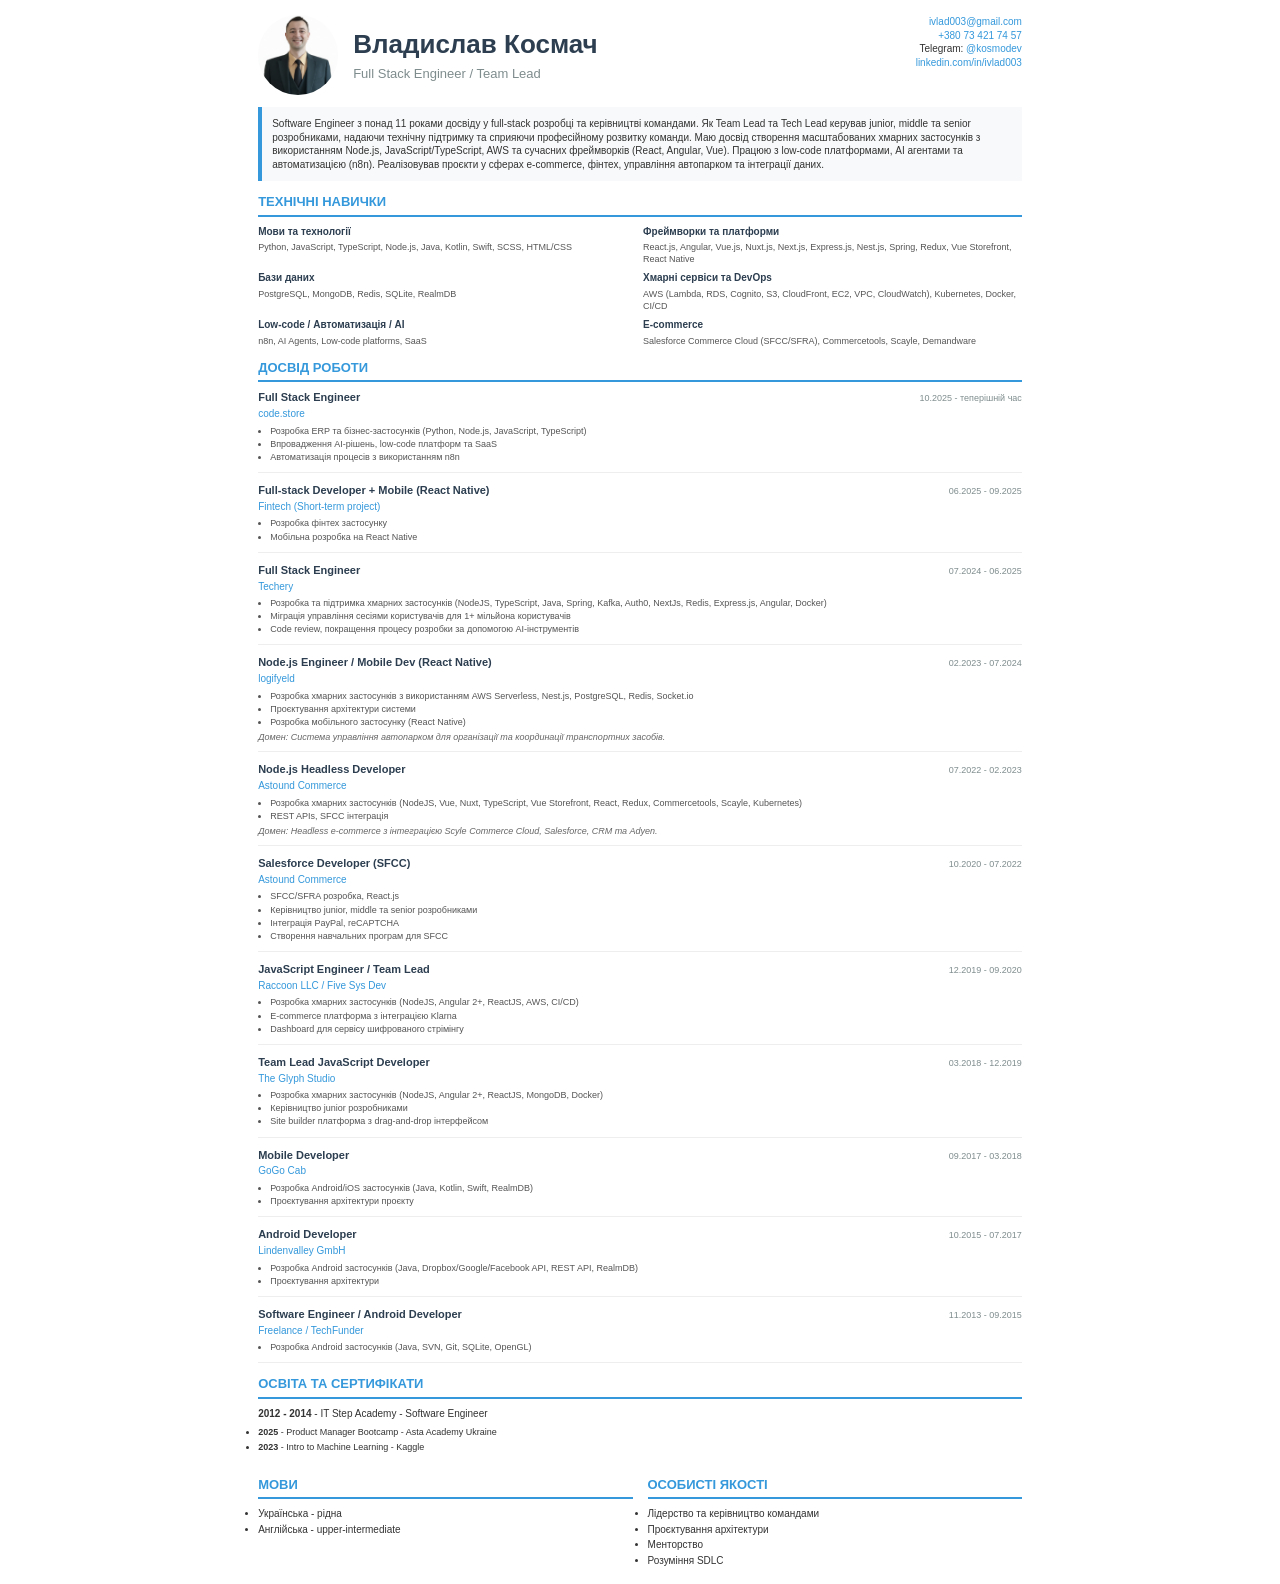
==== cv-ua.html @ b16a3bb1 "Updated cv" ====
<!DOCTYPE html>
<html lang="uk">
<head>
    <meta charset="utf-8">
    <title>Владислав Космач - CV</title>
    <style>
        * {
            margin: 0;
            padding: 0;
            box-sizing: border-box;
        }
        body {
            font-family: 'Segoe UI', Tahoma, Geneva, Verdana, sans-serif;
            font-size: 10px;
            line-height: 1.35;
            color: #333;
            background: #fff;
            padding: 15px;
            max-width: 210mm;
            margin: 0 auto;
        }
        @media print {
            body { padding: 0; }
            .page-break { page-break-before: always; }
        }
        @page {
            margin: 12mm;
        }
        h1 {
            font-size: 26px;
            color: #2c3e50;
            margin-bottom: 3px;
        }
        h2 {
            font-size: 13px;
            color: #3498db;
            border-bottom: 2px solid #3498db;
            padding-bottom: 4px;
            margin: 12px 0 8px 0;
            text-transform: uppercase;
        }
        .header {
            display: flex;
            justify-content: space-between;
            align-items: flex-start;
            margin-bottom: 12px;
        }
        .header-left {
            display: flex;
            align-items: center;
            gap: 15px;
        }
        .header-left img {
            width: 80px;
            height: 80px;
            border-radius: 50%;
            object-fit: cover;
        }
        .contact-info {
            text-align: right;
            font-size: 10px;
        }
        .contact-info a {
            color: #3498db;
            text-decoration: none;
        }
        .summary {
            background: #f8f9fa;
            padding: 10px;
            border-left: 4px solid #3498db;
            margin-bottom: 12px;
            font-size: 10px;
        }
        .skills-section {
            display: flex;
            flex-wrap: wrap;
            gap: 6px;
            margin-bottom: 8px;
        }
        .skill-category {
            flex: 1;
            min-width: 45%;
        }
        .skill-category h3 {
            font-size: 10px;
            color: #2c3e50;
            margin-bottom: 3px;
        }
        .skill-category p {
            font-size: 9px;
            color: #555;
        }
        .job {
            margin-bottom: 10px;
            padding-bottom: 8px;
            border-bottom: 1px solid #eee;
        }
        .job:last-child {
            border-bottom: none;
        }
        .job-header {
            display: flex;
            justify-content: space-between;
            align-items: baseline;
            margin-bottom: 2px;
        }
        .job-title {
            font-weight: bold;
            color: #2c3e50;
            font-size: 11px;
        }
        .job-date {
            color: #7f8c8d;
            font-size: 9px;
        }
        .job-company {
            color: #3498db;
            font-size: 10px;
            margin-bottom: 4px;
        }
        .job-duties {
            font-size: 9px;
            color: #555;
            padding-left: 12px;
        }
        .job-duties li {
            margin-bottom: 1px;
        }
        .job-domain {
            font-size: 9px;
            color: #666;
            font-style: italic;
            margin-top: 3px;
        }
        .education-item {
            margin-bottom: 6px;
            font-size: 10px;
        }
        .two-columns {
            display: flex;
            gap: 15px;
        }
        .two-columns > div {
            flex: 1;
        }
        .languages, .qualities {
            font-size: 10px;
        }
        .languages li, .qualities li {
            margin-bottom: 2px;
        }
        .certs {
            font-size: 9px;
        }
        .certs li {
            margin-bottom: 3px;
        }
    </style>
</head>
<body>
    <div class="header">
        <div class="header-left">
            <img src="img/profile.png" alt="Фото">
            <div>
                <h1>Владислав Космач</h1>
                <p style="font-size: 13px; color: #7f8c8d;">Full Stack Engineer / Team Lead</p>
            </div>
        </div>
        <div class="contact-info">
            <p><a href="mailto:ivlad003@gmail.com">ivlad003@gmail.com</a></p>
            <p><a href="tel:+380734217457">+380 73 421 74 57</a></p>
            <p>Telegram: <a href="https://t.me/kosmodev">@kosmodev</a></p>
            <p><a href="https://www.linkedin.com/in/ivlad003/">linkedin.com/in/ivlad003</a></p>
        </div>
    </div>

    <div class="summary">
        Software Engineer з понад 11 роками досвіду у full-stack розробці та керівництві командами. Як Team Lead та Tech Lead керував junior, middle та senior розробниками, надаючи технічну підтримку та сприяючи професійному розвитку команди. Маю досвід створення масштабованих хмарних застосунків з використанням Node.js, JavaScript/TypeScript, AWS та сучасних фреймворків (React, Angular, Vue). Працюю з low-code платформами, AI агентами та автоматизацією (n8n). Реалізовував проєкти у сферах e-commerce, фінтех, управління автопарком та інтеграції даних.
    </div>

    <h2>Технічні навички</h2>
    <div class="skills-section">
        <div class="skill-category">
            <h3>Мови та технології</h3>
            <p>Python, JavaScript, TypeScript, Node.js, Java, Kotlin, Swift, SCSS, HTML/CSS</p>
        </div>
        <div class="skill-category">
            <h3>Фреймворки та платформи</h3>
            <p>React.js, Angular, Vue.js, Nuxt.js, Next.js, Express.js, Nest.js, Spring, Redux, Vue Storefront, React Native</p>
        </div>
        <div class="skill-category">
            <h3>Бази даних</h3>
            <p>PostgreSQL, MongoDB, Redis, SQLite, RealmDB</p>
        </div>
        <div class="skill-category">
            <h3>Хмарні сервіси та DevOps</h3>
            <p>AWS (Lambda, RDS, Cognito, S3, CloudFront, EC2, VPC, CloudWatch), Kubernetes, Docker, CI/CD</p>
        </div>
        <div class="skill-category">
            <h3>Low-code / Автоматизація / AI</h3>
            <p>n8n, AI Agents, Low-code platforms, SaaS</p>
        </div>
        <div class="skill-category">
            <h3>E-commerce</h3>
            <p>Salesforce Commerce Cloud (SFCC/SFRA), Commercetools, Scayle, Demandware</p>
        </div>
    </div>

    <h2>Досвід роботи</h2>

    <div class="job">
        <div class="job-header">
            <span class="job-title">Full Stack Engineer</span>
            <span class="job-date">10.2025 - теперішній час</span>
        </div>
        <div class="job-company">code.store</div>
        <ul class="job-duties">
            <li>Розробка ERP та бізнес-застосунків (Python, Node.js, JavaScript, TypeScript)</li>
            <li>Впровадження AI-рішень, low-code платформ та SaaS</li>
            <li>Автоматизація процесів з використанням n8n</li>
        </ul>
    </div>

    <div class="job">
        <div class="job-header">
            <span class="job-title">Full-stack Developer + Mobile (React Native)</span>
            <span class="job-date">06.2025 - 09.2025</span>
        </div>
        <div class="job-company">Fintech (Short-term project)</div>
        <ul class="job-duties">
            <li>Розробка фінтех застосунку</li>
            <li>Мобільна розробка на React Native</li>
        </ul>
    </div>

    <div class="job">
        <div class="job-header">
            <span class="job-title">Full Stack Engineer</span>
            <span class="job-date">07.2024 - 06.2025</span>
        </div>
        <div class="job-company">Techery</div>
        <ul class="job-duties">
            <li>Розробка та підтримка хмарних застосунків (NodeJS, TypeScript, Java, Spring, Kafka, Auth0, NextJs, Redis, Express.js, Angular, Docker)</li>
            <li>Міграція управління сесіями користувачів для 1+ мільйона користувачів</li>
            <li>Code review, покращення процесу розробки за допомогою AI-інструментів</li>
        </ul>
    </div>

    <div class="job">
        <div class="job-header">
            <span class="job-title">Node.js Engineer / Mobile Dev (React Native)</span>
            <span class="job-date">02.2023 - 07.2024</span>
        </div>
        <div class="job-company">logifyeld</div>
        <ul class="job-duties">
            <li>Розробка хмарних застосунків з використанням AWS Serverless, Nest.js, PostgreSQL, Redis, Socket.io</li>
            <li>Проєктування архітектури системи</li>
            <li>Розробка мобільного застосунку (React Native)</li>
        </ul>
        <p class="job-domain">Домен: Система управління автопарком для організації та координації транспортних засобів.</p>
    </div>

    <div class="job">
        <div class="job-header">
            <span class="job-title">Node.js Headless Developer</span>
            <span class="job-date">07.2022 - 02.2023</span>
        </div>
        <div class="job-company">Astound Commerce</div>
        <ul class="job-duties">
            <li>Розробка хмарних застосунків (NodeJS, Vue, Nuxt, TypeScript, Vue Storefront, React, Redux, Commercetools, Scayle, Kubernetes)</li>
            <li>REST APIs, SFCC інтеграція</li>
        </ul>
        <p class="job-domain">Домен: Headless e-commerce з інтеграцією Scyle Commerce Cloud, Salesforce, CRM та Adyen.</p>
    </div>

    <div class="job">
        <div class="job-header">
            <span class="job-title">Salesforce Developer (SFCC)</span>
            <span class="job-date">10.2020 - 07.2022</span>
        </div>
        <div class="job-company">Astound Commerce</div>
        <ul class="job-duties">
            <li>SFCC/SFRA розробка, React.js</li>
            <li>Керівництво junior, middle та senior розробниками</li>
            <li>Інтеграція PayPal, reCAPTCHA</li>
            <li>Створення навчальних програм для SFCC</li>
        </ul>
    </div>

    <div class="job">
        <div class="job-header">
            <span class="job-title">JavaScript Engineer / Team Lead</span>
            <span class="job-date">12.2019 - 09.2020</span>
        </div>
        <div class="job-company">Raccoon LLC / Five Sys Dev</div>
        <ul class="job-duties">
            <li>Розробка хмарних застосунків (NodeJS, Angular 2+, ReactJS, AWS, CI/CD)</li>
            <li>E-commerce платформа з інтеграцією Klarna</li>
            <li>Dashboard для сервісу шифрованого стрімінгу</li>
        </ul>
    </div>

    <div class="job">
        <div class="job-header">
            <span class="job-title">Team Lead JavaScript Developer</span>
            <span class="job-date">03.2018 - 12.2019</span>
        </div>
        <div class="job-company">The Glyph Studio</div>
        <ul class="job-duties">
            <li>Розробка хмарних застосунків (NodeJS, Angular 2+, ReactJS, MongoDB, Docker)</li>
            <li>Керівництво junior розробниками</li>
            <li>Site builder платформа з drag-and-drop інтерфейсом</li>
        </ul>
    </div>

    <div class="job">
        <div class="job-header">
            <span class="job-title">Mobile Developer</span>
            <span class="job-date">09.2017 - 03.2018</span>
        </div>
        <div class="job-company">GoGo Cab</div>
        <ul class="job-duties">
            <li>Розробка Android/iOS застосунків (Java, Kotlin, Swift, RealmDB)</li>
            <li>Проєктування архітектури проєкту</li>
        </ul>
    </div>

    <div class="job">
        <div class="job-header">
            <span class="job-title">Android Developer</span>
            <span class="job-date">10.2015 - 07.2017</span>
        </div>
        <div class="job-company">Lindenvalley GmbH</div>
        <ul class="job-duties">
            <li>Розробка Android застосунків (Java, Dropbox/Google/Facebook API, REST API, RealmDB)</li>
            <li>Проєктування архітектури</li>
        </ul>
    </div>

    <div class="job">
        <div class="job-header">
            <span class="job-title">Software Engineer / Android Developer</span>
            <span class="job-date">11.2013 - 09.2015</span>
        </div>
        <div class="job-company">Freelance / TechFunder</div>
        <ul class="job-duties">
            <li>Розробка Android застосунків (Java, SVN, Git, SQLite, OpenGL)</li>
        </ul>
    </div>

    <h2>Освіта та сертифікати</h2>
    <div class="education-item">
        <strong>2012 - 2014</strong> - IT Step Academy - Software Engineer
    </div>
    <ul class="certs">
        <li><strong>2025</strong> - Product Manager Bootcamp - Asta Academy Ukraine</li>
        <li><strong>2023</strong> - Intro to Machine Learning - Kaggle</li>
    </ul>

    <div class="two-columns" style="margin-top: 10px;">
        <div>
            <h2>Мови</h2>
            <ul class="languages">
                <li>Українська - рідна</li>
                <li>Англійська - upper-intermediate</li>
            </ul>
        </div>
        <div>
            <h2>Особисті якості</h2>
            <ul class="qualities">
                <li>Лідерство та керівництво командами</li>
                <li>Проєктування архітектури</li>
                <li>Менторство</li>
                <li>Розуміння SDLC</li>
            </ul>
        </div>
    </div>

</body>
</html>
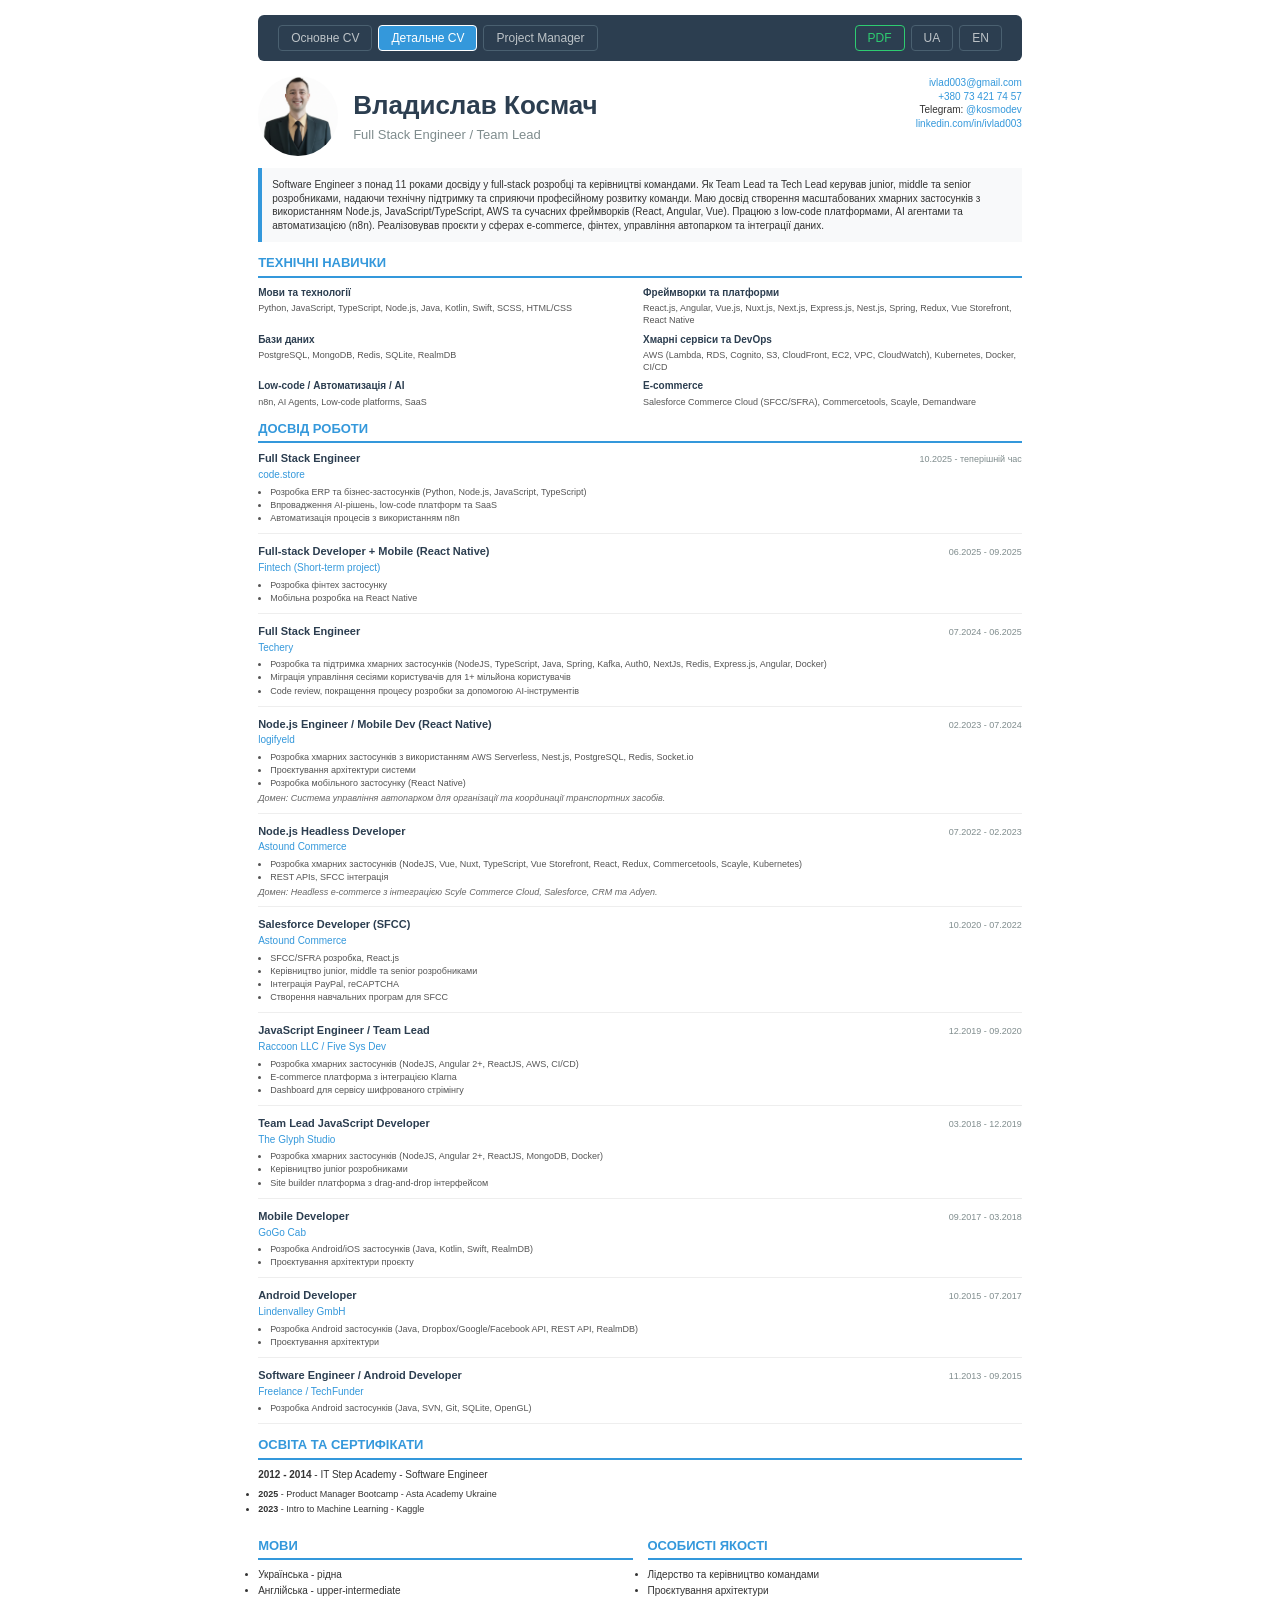
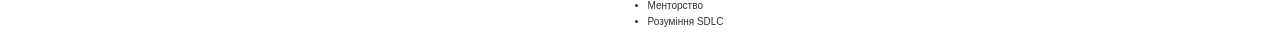
==== commit 00fcf473: "Add CV version switcher and PDF download to all pages Co-Authored-By: Claude Opus 4.6 <noreply@anthr" ====
--- a/cv-ua.html
+++ b/cv-ua.html
@@ -22,6 +22,48 @@
         @media print {
             body { padding: 0; }
             .page-break { page-break-before: always; }
+            .cv-nav { display: none; }
+        }
+        .cv-nav {
+            display: flex;
+            justify-content: space-between;
+            align-items: center;
+            padding: 10px 20px;
+            background: #2c3e50;
+            border-radius: 6px;
+            margin-bottom: 15px;
+            font-family: 'Segoe UI', Tahoma, Geneva, Verdana, sans-serif;
+        }
+        .cv-nav .cv-versions, .cv-nav .cv-lang {
+            display: flex;
+            gap: 6px;
+            align-items: center;
+        }
+        .cv-nav a, .cv-nav span {
+            color: #bdc3c7;
+            text-decoration: none;
+            font-size: 12px;
+            padding: 4px 12px;
+            border: 1px solid #4a6070;
+            border-radius: 4px;
+            transition: all 0.2s;
+        }
+        .cv-nav a:hover {
+            color: #fff;
+            border-color: #fff;
+        }
+        .cv-nav .active {
+            color: #fff;
+            border-color: #fff;
+            background: #3498db;
+        }
+        .cv-nav .cv-download {
+            color: #2ecc71;
+            border-color: #2ecc71;
+        }
+        .cv-nav .cv-download:hover {
+            background: #2ecc71;
+            color: #fff;
         }
         @page {
             margin: 12mm;
@@ -158,6 +200,18 @@
     </style>
 </head>
 <body>
+<nav class="cv-nav">
+    <div class="cv-versions">
+        <a href="index.html">Основне CV</a>
+        <span class="active">Детальне CV</span>
+        <a href="cv-vinnytsiaoblenergo.html">Project Manager</a>
+    </div>
+    <div class="cv-lang">
+        <a href="./Vladyslav_Kosmach_CV_UA.pdf" class="cv-download" download>PDF</a>
+        <a href="index.html">UA</a>
+        <a href="en.html">EN</a>
+    </div>
+</nav>
     <div class="header">
         <div class="header-left">
             <img src="img/profile.png" alt="Фото">
